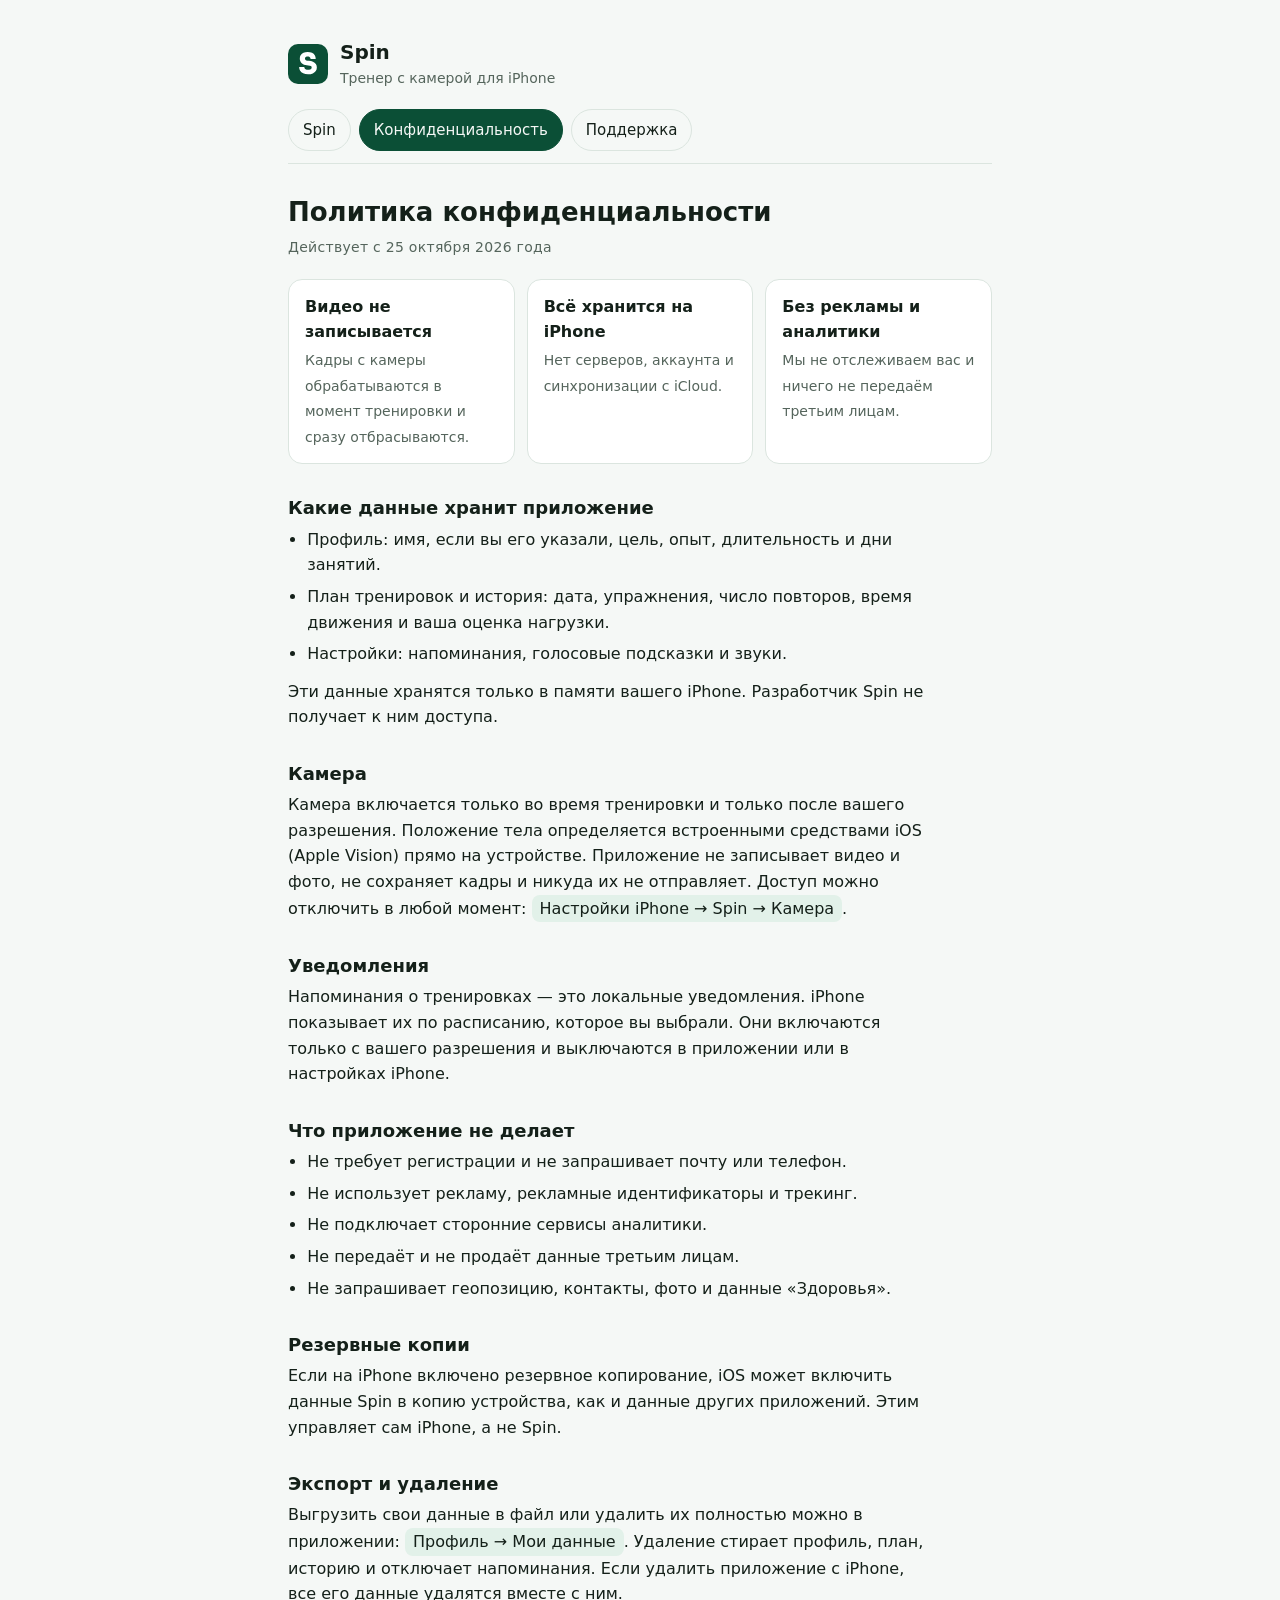
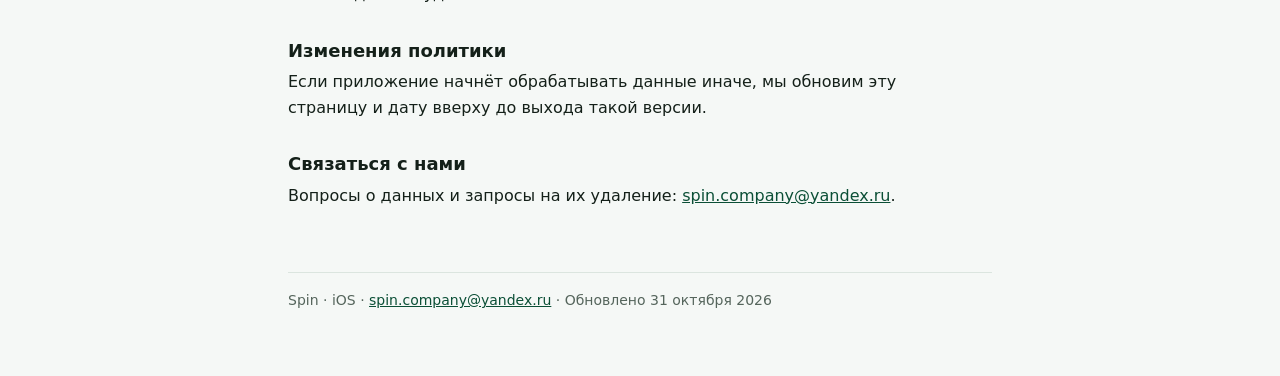
==== privacy/index.html @ b9d9e168 "Publish the Spin site: home, privacy policy and support GitHub Pages serves this repository on spina" ====
<!doctype html>
<html lang="ru">
<head>
<meta charset="utf-8">
<meta name="viewport" content="width=device-width, initial-scale=1, viewport-fit=cover">
<title>Политика конфиденциальности — Spin</title>
<meta name="description" content="Какие данные хранит Spin: всё остаётся на iPhone, видео не записывается.">
<link rel="icon" href="../assets/icon.svg" type="image/svg+xml">
<link rel="stylesheet" href="../assets/site.css">
</head>
<body>
<div class="page">
  <header class="brand">
    <a href="../"><img class="mark" src="../assets/icon.svg" alt="" width="40" height="40">
    <div><b>Spin</b><span>Тренер с камерой для iPhone</span></div></a>
  </header>

  <nav class="tabs" aria-label="Разделы"><a href="../">Spin</a><a href="../privacy/" aria-current="page">Конфиденциальность</a><a href="../support/">Поддержка</a></nav>

  <section id="privacy" aria-labelledby="privacy-title">
    <h2 id="privacy-title">Политика конфиденциальности</h2>
    <p class="meta">Действует с 25 октября 2026 года</p>

    <div class="facts">
      <div class="fact"><b>Видео не записывается</b><span>Кадры с камеры обрабатываются в момент тренировки и сразу отбрасываются.</span></div>
      <div class="fact"><b>Всё хранится на iPhone</b><span>Нет серверов, аккаунта и синхронизации с iCloud.</span></div>
      <div class="fact"><b>Без рекламы и аналитики</b><span>Мы не отслеживаем вас и ничего не передаём третьим лицам.</span></div>
    </div>

    <h3>Какие данные хранит приложение</h3>
    <ul>
      <li>Профиль: имя, если вы его указали, цель, опыт, длительность и дни занятий.</li>
      <li>План тренировок и история: дата, упражнения, число повторов, время движения и ваша оценка нагрузки.</li>
      <li>Настройки: напоминания, голосовые подсказки и звуки.</li>
    </ul>
    <p>Эти данные хранятся только в памяти вашего iPhone. Разработчик Spin не получает к ним доступа.</p>

    <h3>Камера</h3>
    <p>Камера включается только во время тренировки и только после вашего разрешения. Положение тела определяется встроенными средствами iOS (Apple Vision) прямо на устройстве. Приложение не записывает видео и фото, не сохраняет кадры и никуда их не отправляет. Доступ можно отключить в любой момент: <span class="path">Настройки iPhone → Spin → Камера</span>.</p>

    <h3>Уведомления</h3>
    <p>Напоминания о тренировках — это локальные уведомления. iPhone показывает их по расписанию, которое вы выбрали. Они включаются только с вашего разрешения и выключаются в приложении или в настройках iPhone.</p>

    <h3>Что приложение не делает</h3>
    <ul>
      <li>Не требует регистрации и не запрашивает почту или телефон.</li>
      <li>Не использует рекламу, рекламные идентификаторы и трекинг.</li>
      <li>Не подключает сторонние сервисы аналитики.</li>
      <li>Не передаёт и не продаёт данные третьим лицам.</li>
      <li>Не запрашивает геопозицию, контакты, фото и данные «Здоровья».</li>
    </ul>

    <h3>Резервные копии</h3>
    <p>Если на iPhone включено резервное копирование, iOS может включить данные Spin в копию устройства, как и данные других приложений. Этим управляет сам iPhone, а не Spin.</p>

    <h3>Экспорт и удаление</h3>
    <p>Выгрузить свои данные в файл или удалить их полностью можно в приложении: <span class="path">Профиль → Мои данные</span>. Удаление стирает профиль, план, историю и отключает напоминания. Если удалить приложение с iPhone, все его данные удалятся вместе с ним.</p>

    <h3>Изменения политики</h3>
    <p>Если приложение начнёт обрабатывать данные иначе, мы обновим эту страницу и дату вверху до выхода такой версии.</p>

    <h3>Связаться с нами</h3>
    <p>Вопросы о данных и запросы на их удаление: <a href="mailto:spin.company@yandex.ru">spin.company@yandex.ru</a>.</p>
  </section>

  <footer>Spin · iOS · <a href="mailto:spin.company@yandex.ru">spin.company@yandex.ru</a> · Обновлено 31 октября 2026</footer>
</div>
</body>
</html>
---- assets/site.css ----
*, *::before, *::after { box-sizing: border-box; }
html { -webkit-text-size-adjust: 100%; }
body { margin: 0; }

  
  :root {
    --bg: #f5f8f6;
    --surface: #ffffff;
    --ink: #142019;
    --muted: #55655c;
    --line: #dbe5df;
    --accent: #0B4F36;
    --accent-soft: #e2f1e9;
    --font-display: system-ui, -apple-system, "Segoe UI", sans-serif;
    --font-body: system-ui, -apple-system, "Segoe UI", sans-serif;
  }
  @media (prefers-color-scheme: dark) {
    :root:not([data-theme="light"]) {
      --bg: #0f1512; --surface: #17201b; --ink: #e8f0eb; --muted: #9fb0a6;
      --line: #26332c; --accent: #8AD3AB; --accent-soft: #1d3329; color-scheme: dark;
    }
  }
  :root[data-theme="dark"] {
    --bg: #0f1512; --surface: #17201b; --ink: #e8f0eb; --muted: #9fb0a6;
    --line: #26332c; --accent: #8AD3AB; --accent-soft: #1d3329; color-scheme: dark;
  }
  body {
    background: var(--bg); color: var(--ink);
    font: 16px/1.6 var(--font-body);
    padding-left: max(16px, env(safe-area-inset-left, 0px));
    padding-right: max(16px, env(safe-area-inset-right, 0px));
  }
  body::before {
    content: ""; position: fixed; inset: 0 0 auto; height: env(safe-area-inset-top, 0px);
    z-index: 10; background: var(--bg);
  }
  .page { max-width: 44rem; margin: 0 auto; padding-block: 40px 64px; }
  header.brand { display: flex; align-items: center; gap: 12px; margin-bottom: 8px; }
  .mark { width: 40px; height: 40px; border-radius: 10px; display: block; }
  .brand b { font: 700 20px/1.2 var(--font-display); }
  .brand span { display: block; color: var(--muted); font-size: 14px; }
  h1 {
    font: 700 clamp(28px, 6vw, 40px)/1.15 var(--font-display);
    margin: 24px 0 8px; text-wrap: balance;
  }
  .lede { color: var(--muted); margin: 0 0 24px; max-width: 38rem; }
  nav.tabs {
    position: sticky; top: env(safe-area-inset-top, 0px); z-index: 5;
    display: flex; gap: 8px; padding-block: 12px; background: var(--bg);
    border-bottom: 1px solid var(--line); margin-bottom: 32px; flex-wrap: wrap;
  }
  nav.tabs a {
    text-decoration: none; color: var(--ink); padding: 8px 14px; border-radius: 999px;
    border: 1px solid var(--line); font-weight: 500; font-size: 15px;
  }
  nav.tabs a:hover { border-color: var(--accent); }
  nav.tabs a:focus-visible, a:focus-visible, button:focus-visible { outline: 2px solid var(--accent); outline-offset: 2px; }
  section { scroll-margin-top: calc(env(safe-area-inset-top, 0px) + 72px); }
  section + section { margin-top: 56px; }
  h2 { font: 700 26px/1.25 var(--font-display); margin: 0 0 8px; text-wrap: balance; }
  h3 { font: 600 18px/1.35 var(--font-display); margin: 32px 0 6px; text-wrap: balance; }
  p, li { max-width: 40rem; }
  p { margin: 0 0 12px; }
  ul { margin: 0 0 12px; padding-left: 1.2em; }
  li { margin-bottom: 6px; }
  .meta { color: var(--muted); font-size: 14px; letter-spacing: 0.02em; }
  .facts { display: grid; grid-template-columns: repeat(auto-fit, minmax(13rem, 1fr)); gap: 12px; margin: 20px 0 8px; }
  .fact { background: var(--surface); border: 1px solid var(--line); border-radius: 14px; padding: 14px 16px; min-width: 0; }
  .fact b { display: block; font-family: var(--font-display); font-size: 16px; margin-bottom: 2px; }
  .fact span { color: var(--muted); font-size: 14px; }
  .path {
    display: inline-block; background: var(--accent-soft); color: var(--ink);
    border-radius: 8px; padding: 1px 8px; font-weight: 500; white-space: normal; -webkit-box-decoration-break: clone; box-decoration-break: clone;
  }
  details { border-top: 1px solid var(--line); padding-block: 14px; }
  details:last-of-type { border-bottom: 1px solid var(--line); }
  summary { cursor: pointer; font: 600 17px/1.4 var(--font-display); list-style: none; display: flex; justify-content: space-between; gap: 16px; }
  summary::-webkit-details-marker { display: none; }
  summary::after { content: "+"; color: var(--accent); font-weight: 700; }
  details[open] summary::after { content: "−"; }
  details > div { padding-top: 8px; }
  .contact { background: var(--surface); border: 1px solid var(--line); border-radius: 16px; padding: 20px; margin-top: 24px; }
  .contact h3 { margin-top: 0; }
  footer { margin-top: 64px; color: var(--muted); font-size: 14px; border-top: 1px solid var(--line); padding-top: 16px; }
  a { color: var(--accent); }
  @media (prefers-reduced-motion: no-preference) { html { scroll-behavior: smooth; } }

  header.brand a { display: flex; align-items: center; gap: 12px; color: inherit; text-decoration: none; }
  nav.tabs a[aria-current="page"] { background: var(--accent); border-color: var(--accent); color: var(--bg); }
  .hero-actions { display: flex; gap: 12px; flex-wrap: wrap; margin: 8px 0 32px; }
  .badge { display: inline-block; background: var(--accent-soft); color: var(--ink); border-radius: 999px; padding: 4px 12px; font-size: 14px; font-weight: 500; }
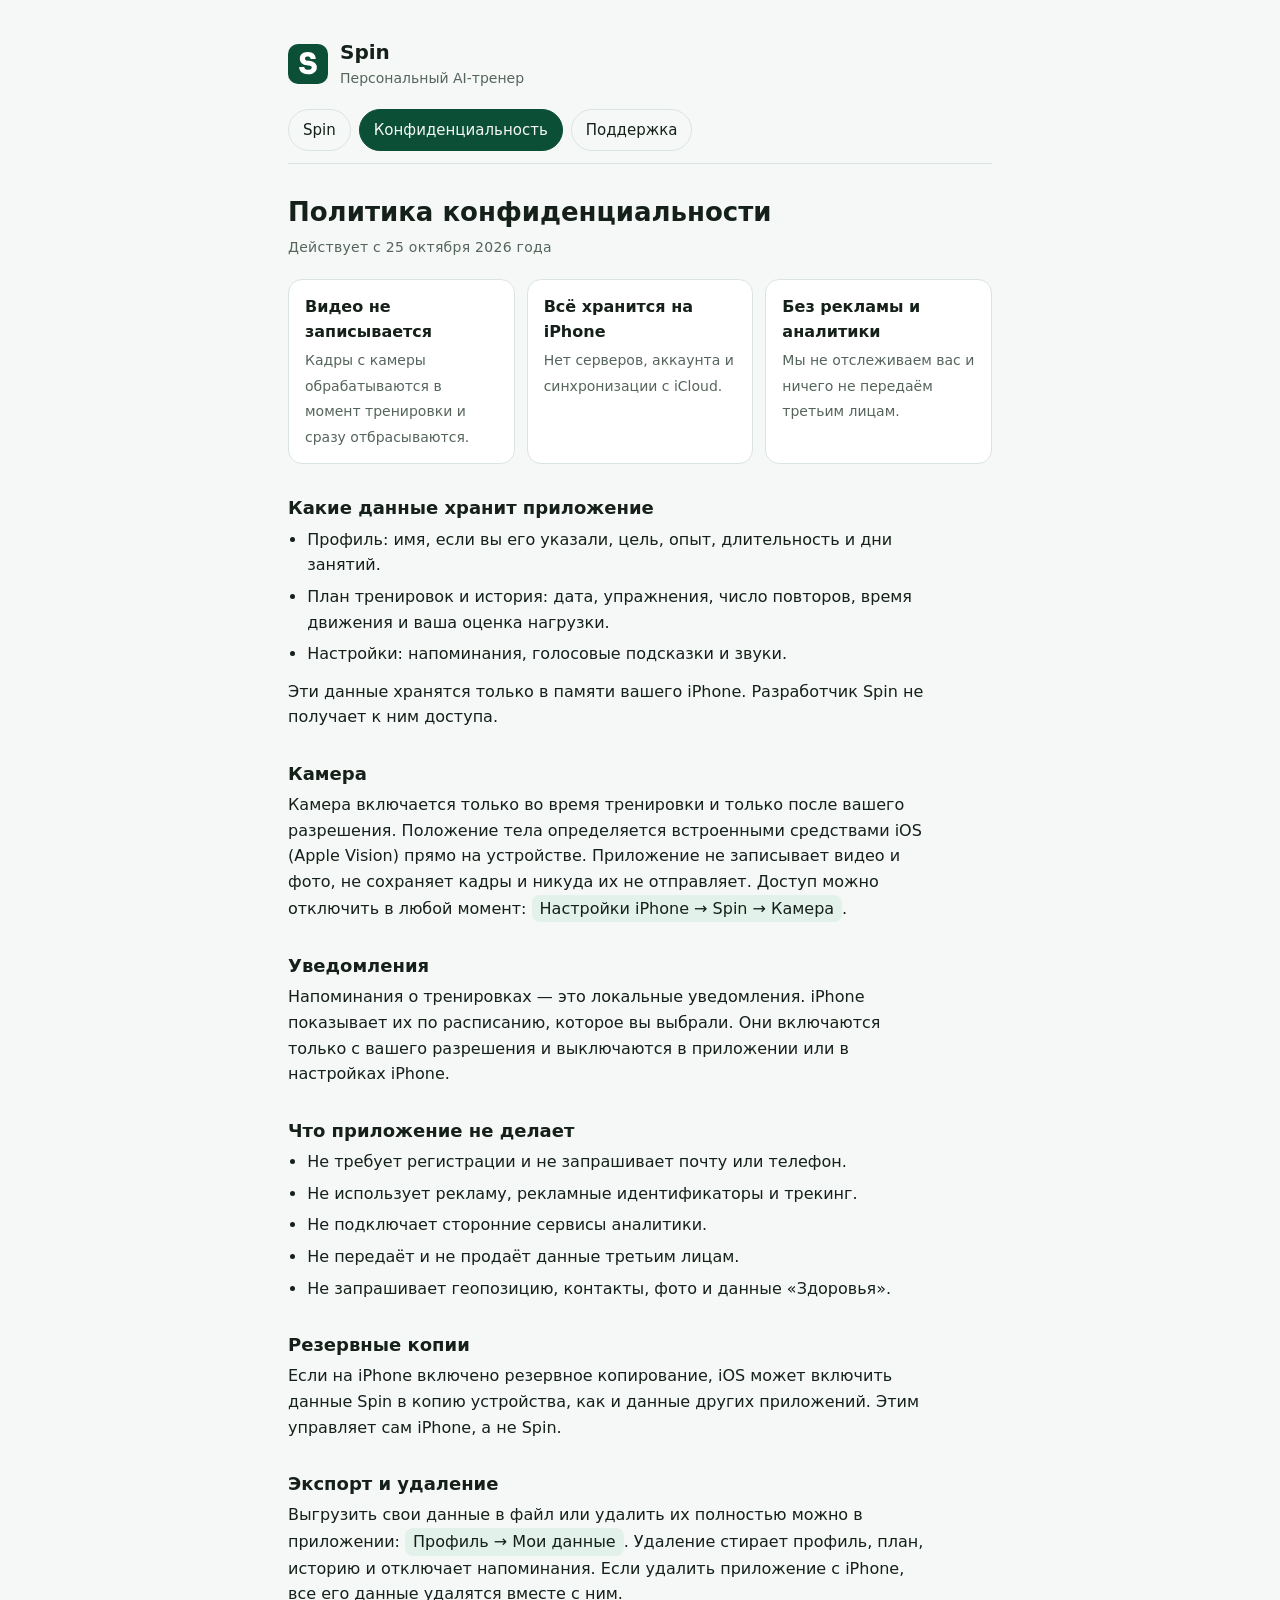
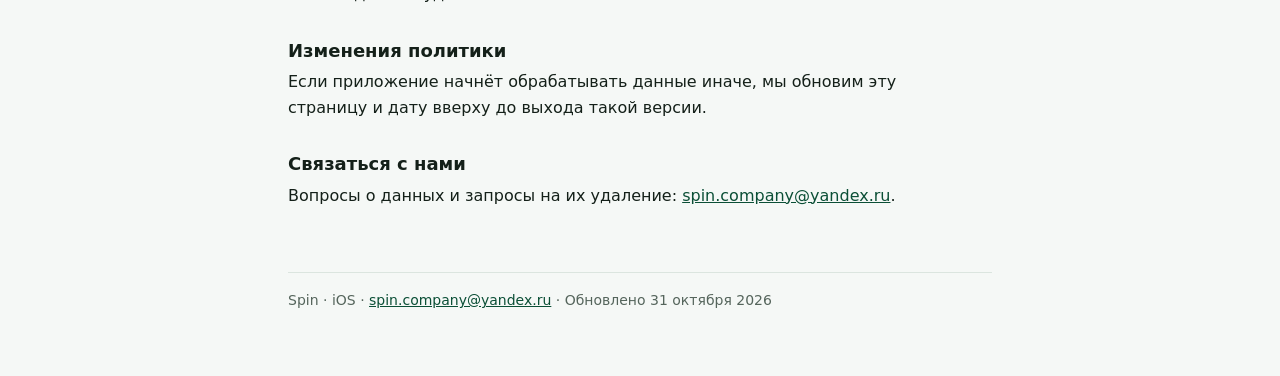
==== commit 01c7bb8e: "Present Spin as a personal AI coach, not a home rep counter Owner direction 2026-10-31: the product " ====
--- a/privacy/index.html
+++ b/privacy/index.html
@@ -12,7 +12,7 @@
 <div class="page">
   <header class="brand">
     <a href="../"><img class="mark" src="../assets/icon.svg" alt="" width="40" height="40">
-    <div><b>Spin</b><span>Тренер с камерой для iPhone</span></div></a>
+    <div><b>Spin</b><span>Персональный AI-тренер</span></div></a>
   </header>
 
   <nav class="tabs" aria-label="Разделы"><a href="../">Spin</a><a href="../privacy/" aria-current="page">Конфиденциальность</a><a href="../support/">Поддержка</a></nav>
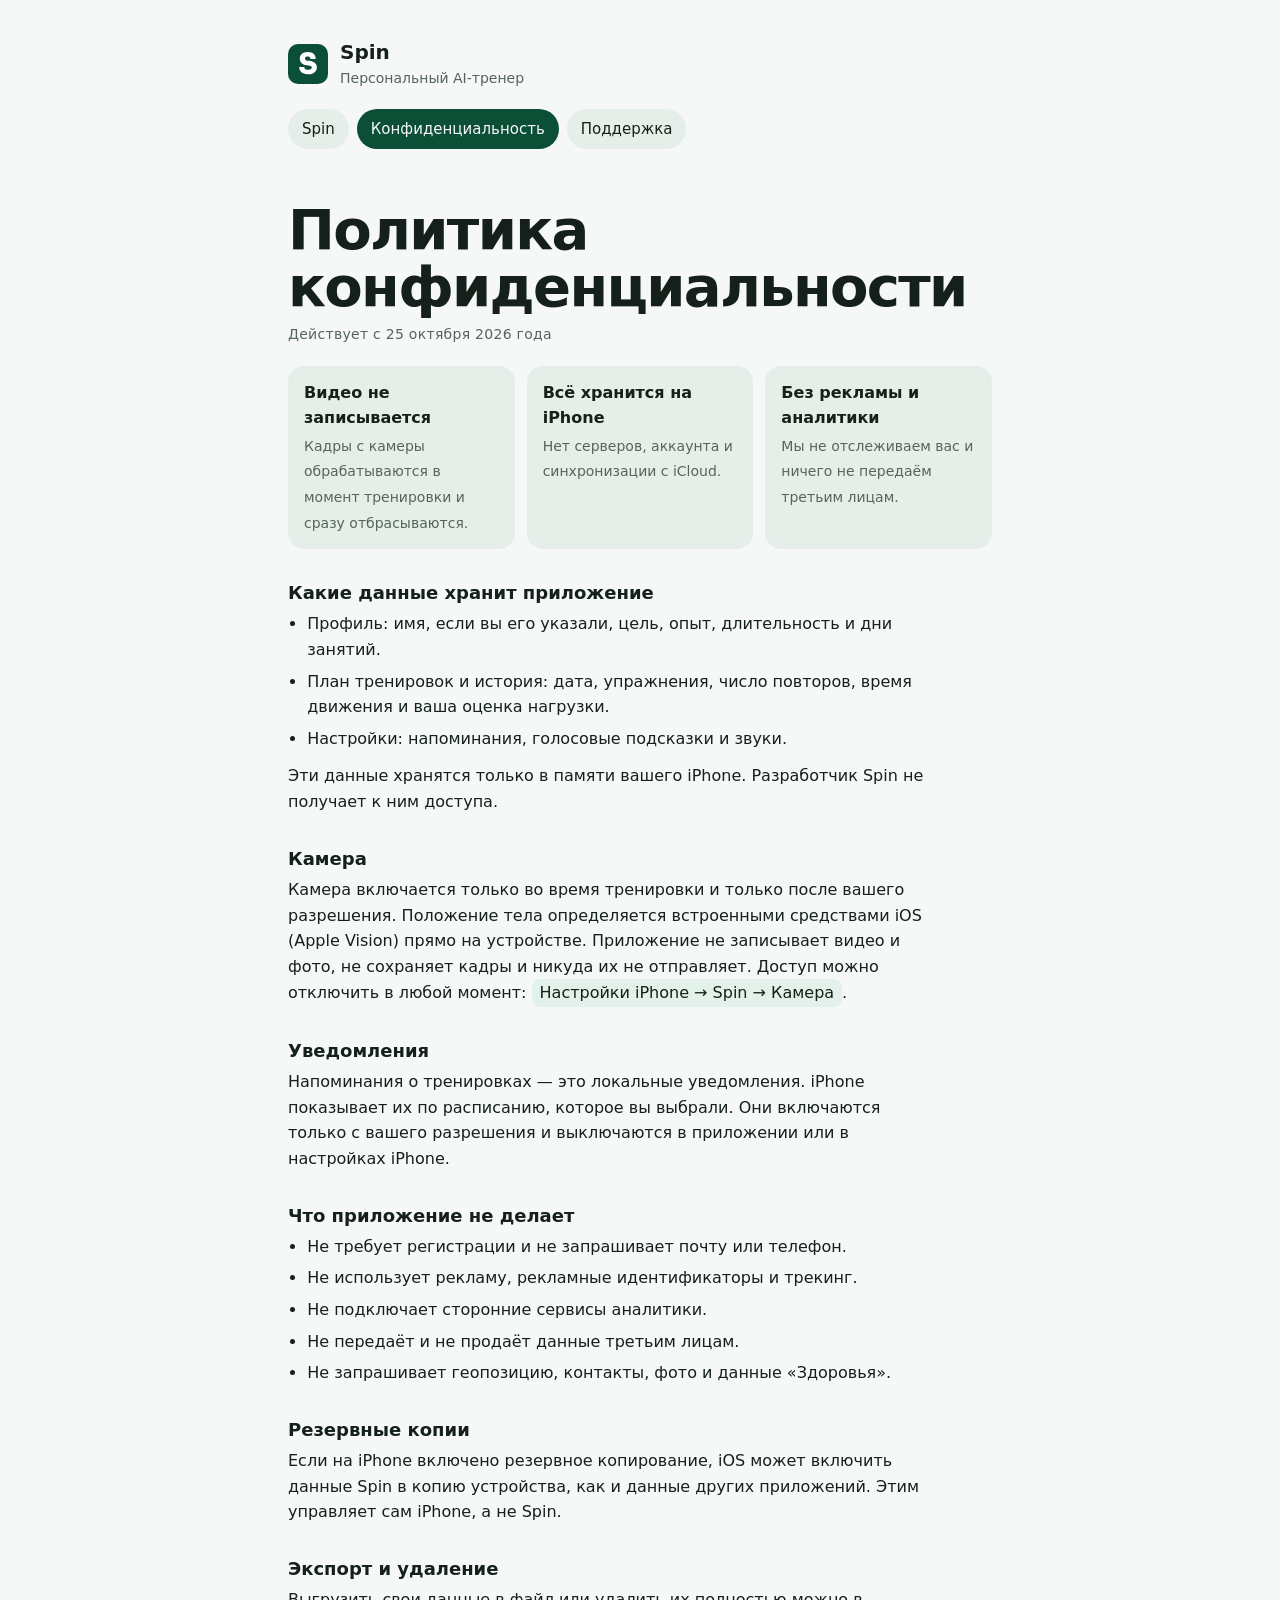
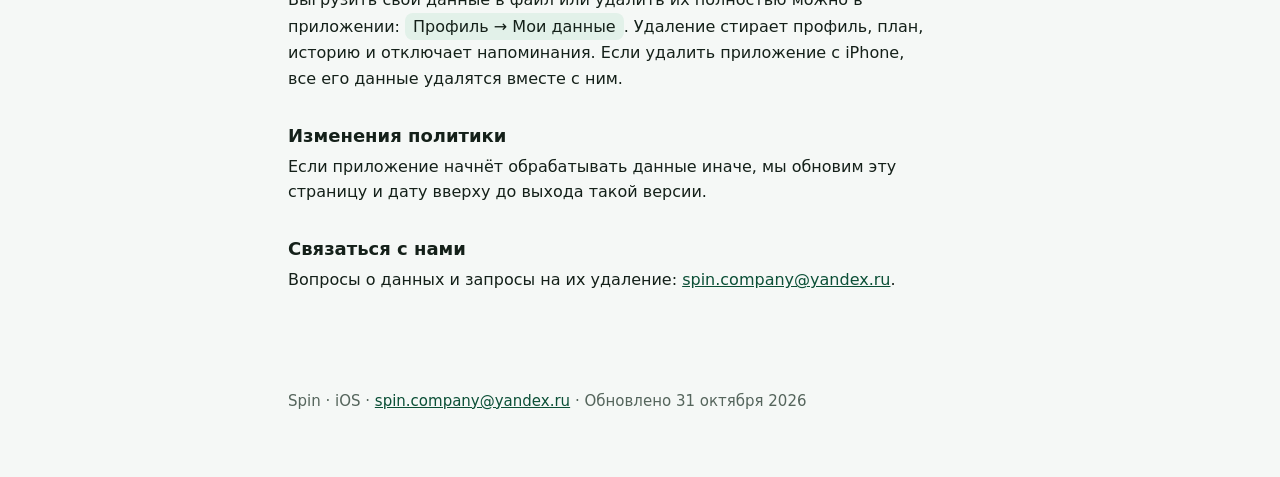
==== commit 31a3a7b3: "Redesign the home page around the working camera screen The first screen now shows Spin doing its jo" ====
--- a/privacy/index.html
+++ b/privacy/index.html
@@ -18,7 +18,7 @@
   <nav class="tabs" aria-label="Разделы"><a href="../">Spin</a><a href="../privacy/" aria-current="page">Конфиденциальность</a><a href="../support/">Поддержка</a></nav>
 
   <section id="privacy" aria-labelledby="privacy-title">
-    <h2 id="privacy-title">Политика конфиденциальности</h2>
+    <h1 id="privacy-title">Политика конфиденциальности</h1>
     <p class="meta">Действует с 25 октября 2026 года</p>
 
     <div class="facts">
--- a/assets/site.css
+++ b/assets/site.css
@@ -5,7 +5,7 @@
   
   :root {
     --bg: #f5f8f6;
-    --surface: #ffffff;
+    --surface: #e6eee9;
     --ink: #142019;
     --muted: #55655c;
     --line: #dbe5df;
@@ -16,12 +16,12 @@
   }
   @media (prefers-color-scheme: dark) {
     :root:not([data-theme="light"]) {
-      --bg: #0f1512; --surface: #17201b; --ink: #e8f0eb; --muted: #9fb0a6;
+      --bg: #0f1512; --surface: #18221d; --ink: #e8f0eb; --muted: #9fb0a6;
       --line: #26332c; --accent: #8AD3AB; --accent-soft: #1d3329; color-scheme: dark;
     }
   }
   :root[data-theme="dark"] {
-    --bg: #0f1512; --surface: #17201b; --ink: #e8f0eb; --muted: #9fb0a6;
+    --bg: #0f1512; --surface: #18221d; --ink: #e8f0eb; --muted: #9fb0a6;
     --line: #26332c; --accent: #8AD3AB; --accent-soft: #1d3329; color-scheme: dark;
   }
   body {
@@ -40,20 +40,22 @@
   .brand b { font: 700 20px/1.2 var(--font-display); }
   .brand span { display: block; color: var(--muted); font-size: 14px; }
   h1 {
-    font: 700 clamp(28px, 6vw, 40px)/1.15 var(--font-display);
+    font: 700 clamp(36px, 6vw, 56px)/1.02 var(--font-display); letter-spacing: -0.03em;
     margin: 24px 0 8px; text-wrap: balance;
   }
   .lede { color: var(--muted); margin: 0 0 24px; max-width: 38rem; }
   nav.tabs {
     position: sticky; top: env(safe-area-inset-top, 0px); z-index: 5;
     display: flex; gap: 8px; padding-block: 12px; background: var(--bg);
-    border-bottom: 1px solid var(--line); margin-bottom: 32px; flex-wrap: wrap;
+    margin-bottom: 40px; flex-wrap: wrap;
   }
   nav.tabs a {
     text-decoration: none; color: var(--ink); padding: 8px 14px; border-radius: 999px;
-    border: 1px solid var(--line); font-weight: 500; font-size: 15px;
+    background: var(--surface); font-weight: 500; font-size: 15px;
+    transition: background-color 180ms ease, color 180ms ease, transform 140ms cubic-bezier(0.22, 1, 0.36, 1);
   }
-  nav.tabs a:hover { border-color: var(--accent); }
+  nav.tabs a:hover { background: color-mix(in srgb, var(--surface) 70%, var(--ink) 8%); }
+  nav.tabs a:active { transform: scale(0.97); }
   nav.tabs a:focus-visible, a:focus-visible, button:focus-visible { outline: 2px solid var(--accent); outline-offset: 2px; }
   section { scroll-margin-top: calc(env(safe-area-inset-top, 0px) + 72px); }
   section + section { margin-top: 56px; }
@@ -65,27 +67,36 @@
   li { margin-bottom: 6px; }
   .meta { color: var(--muted); font-size: 14px; letter-spacing: 0.02em; }
   .facts { display: grid; grid-template-columns: repeat(auto-fit, minmax(13rem, 1fr)); gap: 12px; margin: 20px 0 8px; }
-  .fact { background: var(--surface); border: 1px solid var(--line); border-radius: 14px; padding: 14px 16px; min-width: 0; }
+  .fact { background: var(--surface); border-radius: 16px; padding: 14px 16px; min-width: 0; }
   .fact b { display: block; font-family: var(--font-display); font-size: 16px; margin-bottom: 2px; }
   .fact span { color: var(--muted); font-size: 14px; }
   .path {
     display: inline-block; background: var(--accent-soft); color: var(--ink);
     border-radius: 8px; padding: 1px 8px; font-weight: 500; white-space: normal; -webkit-box-decoration-break: clone; box-decoration-break: clone;
   }
-  details { border-top: 1px solid var(--line); padding-block: 14px; }
-  details:last-of-type { border-bottom: 1px solid var(--line); }
+  details { background: var(--surface); border-radius: 16px; padding: 16px 20px; }
+  details + details { margin-top: 8px; }
   summary { cursor: pointer; font: 600 17px/1.4 var(--font-display); list-style: none; display: flex; justify-content: space-between; gap: 16px; }
   summary::-webkit-details-marker { display: none; }
   summary::after { content: "+"; color: var(--accent); font-weight: 700; }
   details[open] summary::after { content: "−"; }
   details > div { padding-top: 8px; }
-  .contact { background: var(--surface); border: 1px solid var(--line); border-radius: 16px; padding: 20px; margin-top: 24px; }
+  .contact { background: var(--surface); border-radius: 16px; padding: 20px; margin-top: 24px; }
   .contact h3 { margin-top: 0; }
-  footer { margin-top: 64px; color: var(--muted); font-size: 14px; border-top: 1px solid var(--line); padding-top: 16px; }
+  footer { margin-top: 96px; color: var(--muted); font-size: 15px; }
   a { color: var(--accent); }
   @media (prefers-reduced-motion: no-preference) { html { scroll-behavior: smooth; } }
 
   header.brand a { display: flex; align-items: center; gap: 12px; color: inherit; text-decoration: none; }
-  nav.tabs a[aria-current="page"] { background: var(--accent); border-color: var(--accent); color: var(--bg); }
+  nav.tabs a[aria-current="page"] { background: var(--accent); color: var(--bg); }
   .hero-actions { display: flex; gap: 12px; flex-wrap: wrap; margin: 8px 0 32px; }
   .badge { display: inline-block; background: var(--accent-soft); color: var(--ink); border-radius: 999px; padding: 4px 12px; font-size: 14px; font-weight: 500; }
+
+  /* Accordion: the answer opens in place, the sign turns. */
+  summary { min-height: 28px; align-items: center; }
+  summary::after { transition: transform 240ms cubic-bezier(0.22, 1, 0.36, 1); }
+  details[open] summary::after { content: "+"; transform: rotate(45deg); }
+  @media (prefers-reduced-motion: no-preference) {
+    details[open] > div { animation: answer-in 280ms cubic-bezier(0.22, 1, 0.36, 1); }
+    @keyframes answer-in { from { opacity: 0; transform: translateY(-4px); } to { opacity: 1; transform: none; } }
+  }
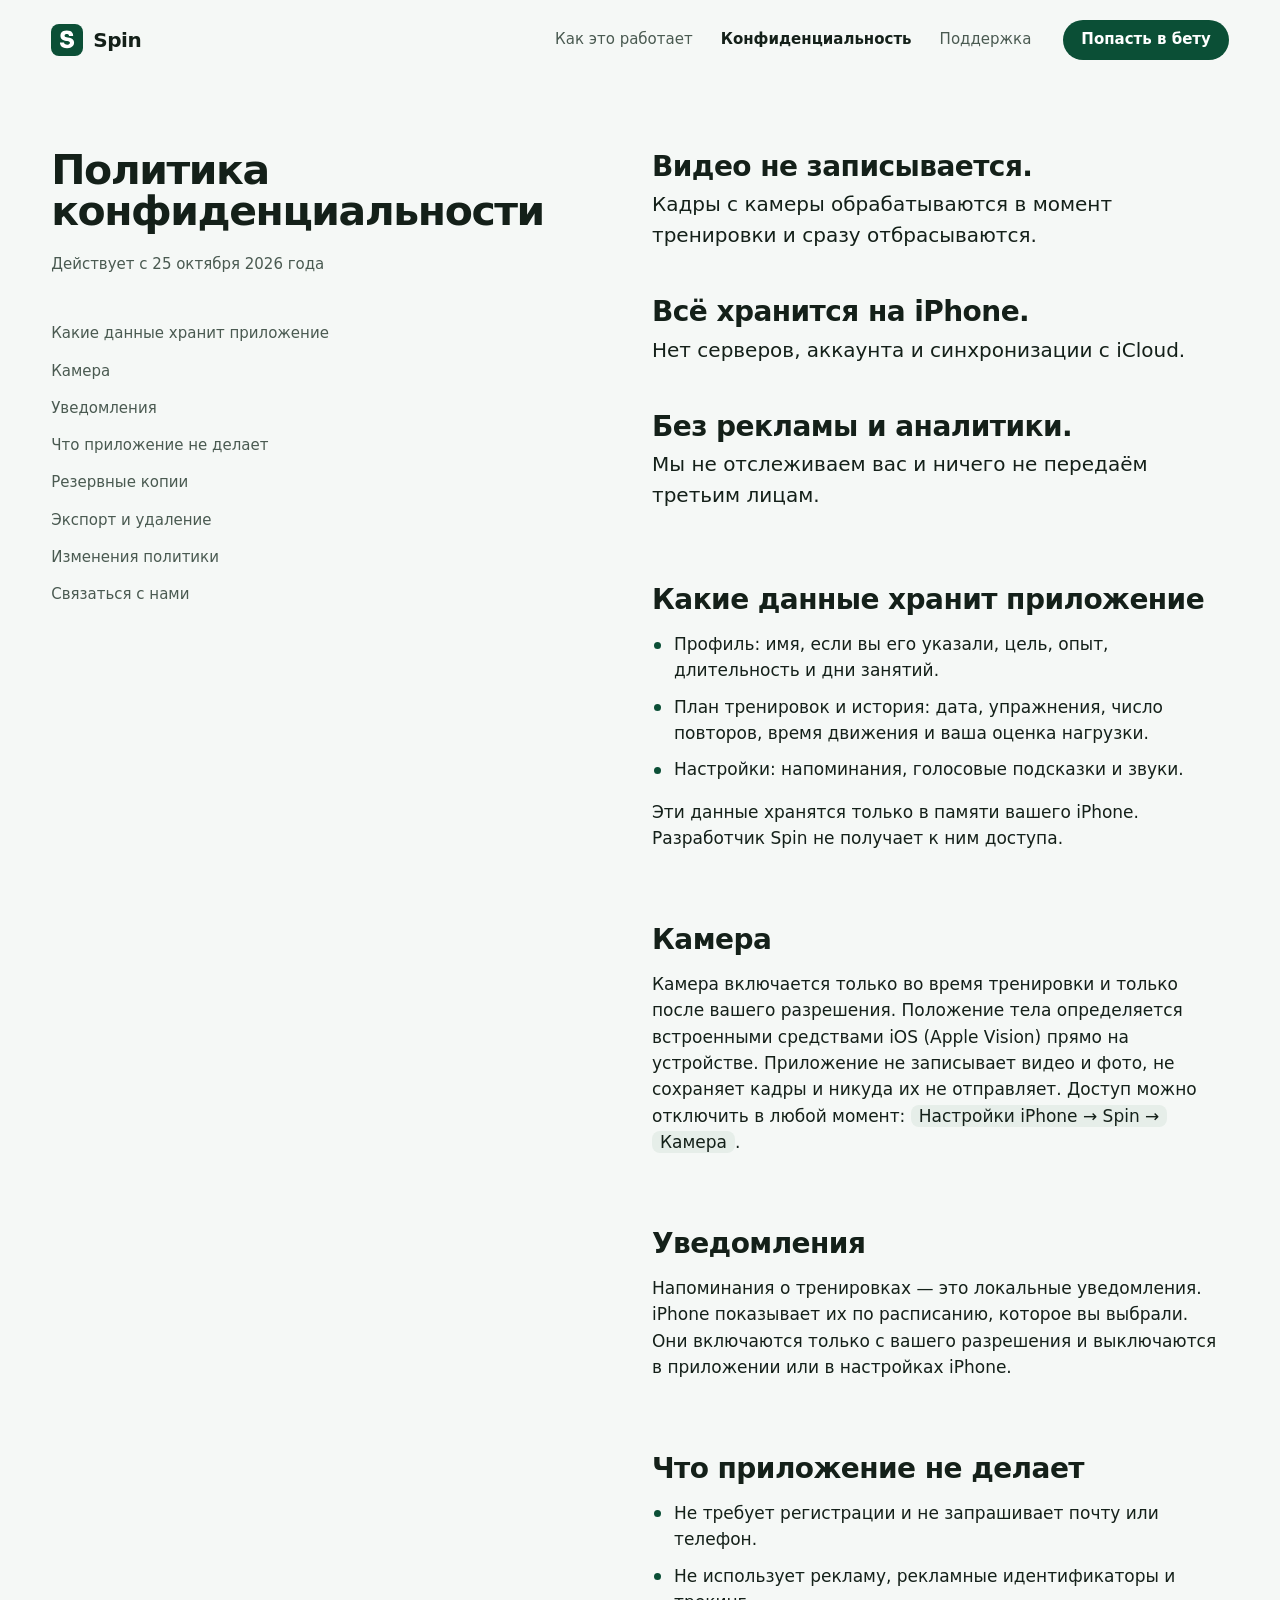
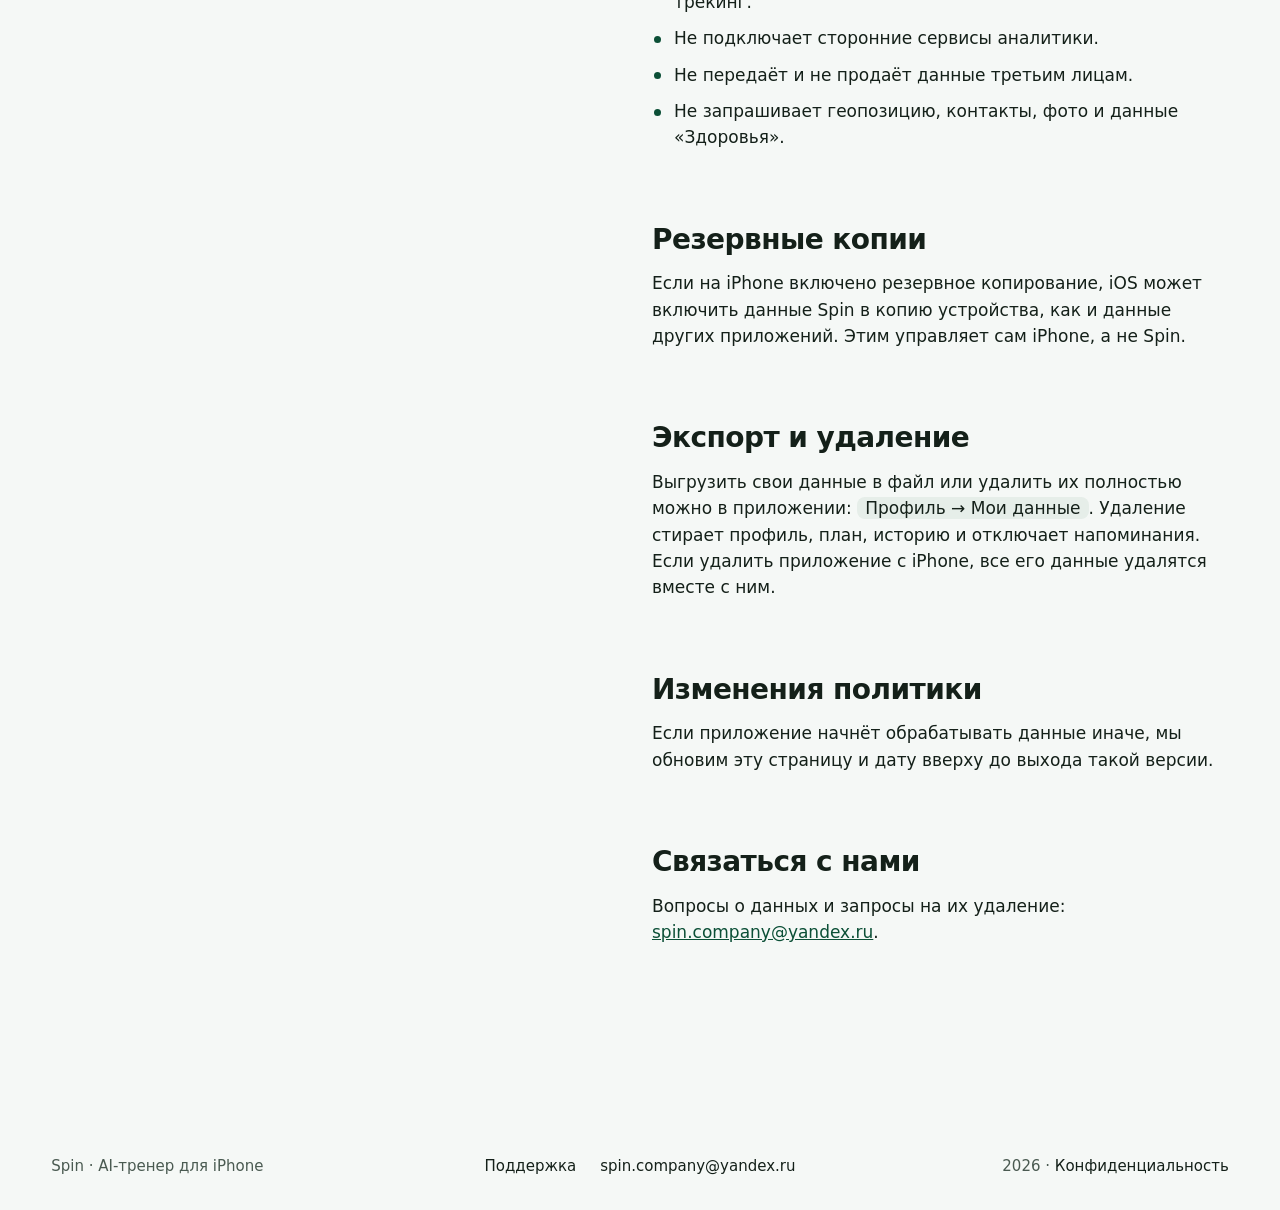
==== commit 974a4198: "Bring privacy, support and 404 onto the home page design The three pages now share the home bar, foo" ====
--- a/privacy/index.html
+++ b/privacy/index.html
@@ -5,29 +5,48 @@
 <meta name="viewport" content="width=device-width, initial-scale=1, viewport-fit=cover">
 <title>Политика конфиденциальности — Spin</title>
 <meta name="description" content="Какие данные хранит Spin: всё остаётся на iPhone, видео не записывается.">
+<meta name="theme-color" content="#f5f8f6" media="(prefers-color-scheme: light)">
+<meta name="theme-color" content="#0f1512" media="(prefers-color-scheme: dark)">
 <link rel="icon" href="../assets/icon.svg" type="image/svg+xml">
-<link rel="stylesheet" href="../assets/site.css">
+<link rel="stylesheet" href="../assets/home.css">
+<link rel="stylesheet" href="../assets/legal.css">
+<script>document.documentElement.classList.add('js')</script>
 </head>
 <body>
-<div class="page">
-  <header class="brand">
-    <a href="../"><img class="mark" src="../assets/icon.svg" alt="" width="40" height="40">
-    <div><b>Spin</b><span>Персональный AI-тренер</span></div></a>
-  </header>
 
-  <nav class="tabs" aria-label="Разделы"><a href="../">Spin</a><a href="../privacy/" aria-current="page">Конфиденциальность</a><a href="../support/">Поддержка</a></nav>
+<header class="bar">
+  <a class="wordmark" href="../"><img src="../assets/icon.svg" alt="" width="32" height="32"><span>Spin</span></a>
+  <nav aria-label="Разделы">
+    <a href="../#how">Как это работает</a>
+    <a href="../privacy/" aria-current="page">Конфиденциальность</a>
+    <a href="../support/">Поддержка</a>
+  </nav>
+  <a class="button button-small" href="../#beta">Попасть в бету</a>
+</header>
 
-  <section id="privacy" aria-labelledby="privacy-title">
-    <h1 id="privacy-title">Политика конфиденциальности</h1>
-    <p class="meta">Действует с 25 октября 2026 года</p>
-
+<main class="doc">
+  <div class="doc-head">
+    <h1 id="privacy-title" class="reveal">Политика конфиденциальности</h1>
+    <p class="doc-meta reveal">Действует с 25 октября 2026 года</p>
+    <nav class="doc-index reveal" aria-label="Разделы политики">
+      <a href="#data">Какие данные хранит приложение</a>
+      <a href="#camera">Камера</a>
+      <a href="#notifications">Уведомления</a>
+      <a href="#never">Что приложение не делает</a>
+      <a href="#backups">Резервные копии</a>
+      <a href="#export">Экспорт и удаление</a>
+      <a href="#changes">Изменения политики</a>
+      <a href="#contact">Связаться с нами</a>
+    </nav>
+  </div>
+  <article class="doc-body" aria-labelledby="privacy-title">
     <div class="facts">
-      <div class="fact"><b>Видео не записывается</b><span>Кадры с камеры обрабатываются в момент тренировки и сразу отбрасываются.</span></div>
-      <div class="fact"><b>Всё хранится на iPhone</b><span>Нет серверов, аккаунта и синхронизации с iCloud.</span></div>
-      <div class="fact"><b>Без рекламы и аналитики</b><span>Мы не отслеживаем вас и ничего не передаём третьим лицам.</span></div>
+      <p class="reveal"><b>Видео не записывается.</b> Кадры с камеры обрабатываются в момент тренировки и сразу отбрасываются.</p>
+      <p class="reveal"><b>Всё хранится на iPhone.</b> Нет серверов, аккаунта и синхронизации с iCloud.</p>
+      <p class="reveal"><b>Без рекламы и аналитики.</b> Мы не отслеживаем вас и ничего не передаём третьим лицам.</p>
     </div>
 
-    <h3>Какие данные хранит приложение</h3>
+    <h2 id="data" class="reveal">Какие данные хранит приложение</h2>
     <ul>
       <li>Профиль: имя, если вы его указали, цель, опыт, длительность и дни занятий.</li>
       <li>План тренировок и история: дата, упражнения, число повторов, время движения и ваша оценка нагрузки.</li>
@@ -35,13 +54,13 @@
     </ul>
     <p>Эти данные хранятся только в памяти вашего iPhone. Разработчик Spin не получает к ним доступа.</p>
 
-    <h3>Камера</h3>
+    <h2 id="camera" class="reveal">Камера</h2>
     <p>Камера включается только во время тренировки и только после вашего разрешения. Положение тела определяется встроенными средствами iOS (Apple Vision) прямо на устройстве. Приложение не записывает видео и фото, не сохраняет кадры и никуда их не отправляет. Доступ можно отключить в любой момент: <span class="path">Настройки iPhone → Spin → Камера</span>.</p>
 
-    <h3>Уведомления</h3>
+    <h2 id="notifications" class="reveal">Уведомления</h2>
     <p>Напоминания о тренировках — это локальные уведомления. iPhone показывает их по расписанию, которое вы выбрали. Они включаются только с вашего разрешения и выключаются в приложении или в настройках iPhone.</p>
 
-    <h3>Что приложение не делает</h3>
+    <h2 id="never" class="reveal">Что приложение не делает</h2>
     <ul>
       <li>Не требует регистрации и не запрашивает почту или телефон.</li>
       <li>Не использует рекламу, рекламные идентификаторы и трекинг.</li>
@@ -50,20 +69,26 @@
       <li>Не запрашивает геопозицию, контакты, фото и данные «Здоровья».</li>
     </ul>
 
-    <h3>Резервные копии</h3>
+    <h2 id="backups" class="reveal">Резервные копии</h2>
     <p>Если на iPhone включено резервное копирование, iOS может включить данные Spin в копию устройства, как и данные других приложений. Этим управляет сам iPhone, а не Spin.</p>
 
-    <h3>Экспорт и удаление</h3>
+    <h2 id="export" class="reveal">Экспорт и удаление</h2>
     <p>Выгрузить свои данные в файл или удалить их полностью можно в приложении: <span class="path">Профиль → Мои данные</span>. Удаление стирает профиль, план, историю и отключает напоминания. Если удалить приложение с iPhone, все его данные удалятся вместе с ним.</p>
 
-    <h3>Изменения политики</h3>
+    <h2 id="changes" class="reveal">Изменения политики</h2>
     <p>Если приложение начнёт обрабатывать данные иначе, мы обновим эту страницу и дату вверху до выхода такой версии.</p>
 
-    <h3>Связаться с нами</h3>
+    <h2 id="contact" class="reveal">Связаться с нами</h2>
     <p>Вопросы о данных и запросы на их удаление: <a href="mailto:spin.company@yandex.ru">spin.company@yandex.ru</a>.</p>
-  </section>
+  </article>
+</main>
 
-  <footer>Spin · iOS · <a href="mailto:spin.company@yandex.ru">spin.company@yandex.ru</a> · Обновлено 31 октября 2026</footer>
-</div>
+<footer class="foot">
+  <span>Spin · AI-тренер для iPhone</span>
+  <span class="foot-links"><a href="../support/">Поддержка</a><a href="mailto:spin.company@yandex.ru">spin.company@yandex.ru</a></span>
+  <span class="foot-end">2026 · <a href="../privacy/">Конфиденциальность</a></span>
+</footer>
+
+<script src="../assets/home.js" defer></script>
 </body>
 </html>
--- a/assets/home.css
+++ b/assets/home.css
@@ -0,0 +1,402 @@
+/* Spin home. Brand palette and the iOS system face, so the page and the app read as one thing.
+   Interface fragments carry data-ui and keep the app's own conventions inside them. */
+
+*, *::before, *::after { box-sizing: border-box; }
+html { -webkit-text-size-adjust: 100%; }
+body, h1, h2, h3, p, ul, dl, dd, figure { margin: 0; }
+ul { padding: 0; list-style: none; }
+img { display: block; max-width: 100%; height: auto; }
+button, input { font: inherit; color: inherit; }
+
+:root {
+  --bg: #f5f8f6;
+  --surface: #e6eee9;
+  --ink: #142019;
+  --muted: #4a5a51;
+  --accent: #0B4F36;
+  --on-accent: #ffffff;
+  --field: #0f1a15;
+  --on-field: #eef4f0;
+  --mint: #8AD3AB;
+
+  --font: system-ui, -apple-system, "SF Pro Text", "Segoe UI", Roboto, sans-serif;
+  --font-display: system-ui, -apple-system, "SF Pro Display", "Segoe UI", Roboto, sans-serif;
+
+  --margin: clamp(16px, 4vw, 56px);
+  --max: 1320px;
+  --gap-section: clamp(120px, 14vw, 200px);
+  --radius: 999px;
+  --inset: max(var(--margin), calc((100vw - var(--max)) / 2 + var(--margin)));
+
+  --ease-out: cubic-bezier(0.22, 1, 0.36, 1);
+  --ease-expo: cubic-bezier(0.16, 1, 0.3, 1);
+  --ease-in-out: cubic-bezier(0.76, 0, 0.24, 1);
+  --t-press: 140ms;
+  --t-hover: 180ms;
+  --t-ui: 240ms;
+  --t-reveal: 800ms;
+  color-scheme: light;
+}
+@media (prefers-color-scheme: dark) {
+  :root:not([data-theme="light"]) {
+    --bg: #0f1512; --surface: #18221d; --ink: #e8f0eb; --muted: #a3b3aa;
+    --accent: #8AD3AB; --on-accent: #0b2a1e; --field: #070b09; --on-field: #e8f0eb;
+    color-scheme: dark;
+  }
+}
+:root[data-theme="dark"] {
+  --bg: #0f1512; --surface: #18221d; --ink: #e8f0eb; --muted: #a3b3aa;
+  --accent: #8AD3AB; --on-accent: #0b2a1e; --field: #070b09; --on-field: #e8f0eb;
+  color-scheme: dark;
+}
+
+body {
+  background: var(--bg); color: var(--ink);
+  font: 17px/1.55 var(--font);
+  -webkit-font-smoothing: antialiased;
+}
+a { color: inherit; }
+:focus-visible { outline: 2px solid var(--accent); outline-offset: 3px; border-radius: 4px; }
+.visually-hidden {
+  position: absolute; width: 1px; height: 1px; overflow: hidden;
+  clip: rect(0 0 0 0); clip-path: inset(50%); white-space: nowrap;
+}
+
+h1, h2, .split-word {
+  font-family: var(--font-display); font-weight: 700;
+  letter-spacing: -0.035em; line-height: 0.98; text-wrap: balance;
+}
+h3 { font: 600 20px/1.3 var(--font-display); letter-spacing: -0.01em; }
+
+/* Controls */
+.button {
+  display: inline-flex; align-items: center; justify-content: center;
+  min-height: 52px; padding: 0 26px; border: 0; border-radius: var(--radius);
+  background: var(--accent); color: var(--on-accent);
+  font-weight: 600; font-size: 17px; text-decoration: none; cursor: pointer;
+  transition: transform var(--t-press) var(--ease-out), background-color var(--t-hover) ease;
+}
+.button:hover { background: color-mix(in srgb, var(--accent) 86%, var(--ink)); }
+.button:active { transform: scale(0.97); }
+.button-small { min-height: 40px; padding: 0 18px; font-size: 15px; }
+.button-wide { width: 100%; }
+.text-link {
+  display: inline-flex; gap: 6px; align-items: center; min-height: 44px;
+  font-weight: 600; text-decoration: none; color: var(--ink);
+}
+.text-link span { transition: transform var(--t-ui) var(--ease-out); }
+.text-link:hover span { transform: translateX(4px); }
+
+/* Top bar: wordmark, three plain links, one action. */
+.bar {
+  max-width: var(--max); margin: 0 auto;
+  padding: max(20px, env(safe-area-inset-top)) var(--margin) 0;
+  display: flex; align-items: center; gap: 32px;
+}
+.wordmark { display: flex; align-items: center; gap: 10px; text-decoration: none; font: 700 20px/1 var(--font-display); letter-spacing: -0.02em; }
+.wordmark img { border-radius: 8px; }
+.bar nav { display: flex; gap: 28px; margin-left: auto; font-size: 15px; }
+.bar nav a { text-decoration: none; color: var(--muted); transition: color var(--t-hover) ease; }
+.bar nav a:hover { color: var(--ink); }
+
+main > section { max-width: var(--max); margin: 0 auto; padding-inline: var(--margin); }
+
+/* Hero */
+.hero {
+  display: grid; grid-template-columns: repeat(12, 1fr); column-gap: 24px;
+  align-items: center; min-height: min(100svh, 980px);
+  padding-block: 48px 32px;
+}
+.hero-copy { grid-column: 1 / span 7; }
+.hero h1 { font-size: clamp(44px, 5.6vw, 84px); }
+.hero-lede { margin-top: 36px; font-size: 20px; max-width: 32rem; }
+.hero-actions { display: flex; flex-wrap: wrap; align-items: center; gap: 12px 28px; margin-top: 36px; }
+.hero-note { margin-top: 28px; color: var(--muted); font-size: 15px; }
+.hero-stage { grid-column: 9 / span 4; justify-self: end; display: grid; justify-items: center; gap: 20px; max-width: 100%; }
+.hero-stage .phone { --w: min(380px, 82vw, calc((100svh - 190px) * 9 / 19)); }
+
+/* The phone screen: a crop of the real camera screen, not a device frame. */
+.phone {
+  --w: min(380px, 82vw);
+  position: relative; width: min(var(--w), 100%); aspect-ratio: 9 / 19;
+  border-radius: calc(var(--w) * 0.13); overflow: hidden; isolation: isolate;
+  background: #1c1f1d; color: #fff;
+  font-family: var(--font); -webkit-font-smoothing: antialiased;
+}
+.phone-photos img {
+  position: absolute; inset: 0; width: 100%; height: 100%; object-fit: cover;
+  opacity: 0; transition: opacity 1.2s var(--ease-in-out);
+}
+.phone-photos img.is-active { opacity: 1; }
+.phone-scrim {
+  position: absolute; inset: 0;
+  background: linear-gradient(rgba(0,0,0,.62), rgba(0,0,0,0) 34%, rgba(0,0,0,0) 54%, rgba(0,0,0,.78)); /* taste-skill-ignore: scrim over the camera photo inside data-ui */
+}
+.phone-ui { position: absolute; inset: 0; display: flex; flex-direction: column; padding: 8% 6.5% 7%; }
+.phone-head { display: flex; justify-content: space-between; gap: 12px; }
+.phone-head b { display: block; font-size: 20px; font-weight: 700; letter-spacing: -0.01em; }
+.phone-head span { font-size: 15px; color: rgba(255,255,255,.78); }
+.phone-icons { display: flex; gap: 18px; padding-top: 4px; }
+.phone-metric { margin-top: 9%; display: grid; justify-items: center; }
+.metric-value {
+  display: block; height: 1em; overflow: hidden;
+  font: 700 clamp(64px, 20vw, 88px)/1 ui-rounded, "SF Pro Rounded", var(--font);
+  font-variant-numeric: tabular-nums; letter-spacing: -0.02em;
+}
+.digits { display: block; }
+.metric-unit { font-size: 15px; margin-top: 2px; }
+.phone-foot { margin-top: auto; display: grid; gap: 12px; }
+.cue {
+  display: grid; gap: 6px; padding: 16px 18px; border-radius: 20px;
+  background: rgba(0,0,0,.82); color: #fff;
+}
+.cue b { font-size: 17px; font-weight: 700; line-height: 1.25; }
+.cue span { font-size: 15px; line-height: 1.35; color: rgba(255,255,255,.8); }
+.phone-button {
+  display: grid; place-items: center; min-height: 50px; border-radius: 999px;
+  background: #0B4F36; color: #fff; font-weight: 600; font-size: 16px;
+}
+
+/* The live thing: pick the exercise the screen shows. */
+.switch { display: inline-flex; padding: 4px; border-radius: 999px; background: var(--surface); }
+.switch button {
+  border: 0; background: transparent; min-height: 40px; padding: 0 16px; border-radius: 999px;
+  font-size: 15px; font-weight: 500; color: var(--muted); cursor: pointer;
+  transition: background-color var(--t-ui) var(--ease-out), color var(--t-hover) ease, transform var(--t-press) var(--ease-out);
+}
+.switch button:hover { color: var(--ink); }
+.switch button:active { transform: scale(0.96); }
+.switch button[aria-pressed="true"] { background: var(--bg); color: var(--ink); font-weight: 600; }
+
+/* Showcase: what the camera sees, and what Spin keeps. */
+main > section.split {
+  max-width: none; padding: 0; margin-top: clamp(72px, 8vw, 120px);
+  display: grid; grid-template-columns: 1fr 1fr; min-height: 90svh;
+}
+.split-in, .split-out {
+  position: relative; display: flex; flex-direction: column; justify-content: space-between;
+  gap: 48px; padding: clamp(40px, 6vw, 88px) var(--inset) 32px;
+}
+.split-in { background: var(--field); color: var(--on-field); align-items: flex-start; }
+.split-out { background: var(--surface); }
+.split-photo { width: min(300px, 70%); aspect-ratio: 3 / 4; overflow: hidden; border-radius: 24px; }
+.split-photo img { width: 100%; height: 100%; object-fit: cover; object-position: 50% 72%; }
+.split-word { font-size: clamp(40px, 4.4vw, 64px); max-width: 9ch; }
+.split-out .split-word { order: 2; align-self: flex-end; text-align: right; }
+
+.result {
+  order: 1; align-self: flex-start; width: min(460px, 100%);
+  background: var(--bg); color: var(--ink); border-radius: 28px; padding: 28px;
+  font-size: 15px;
+}
+.result-head { display: flex; justify-content: space-between; color: var(--accent); }
+.result-head img { border-radius: 7px; }
+.result-title { margin-top: 16px; font: 700 28px/1.15 var(--font-display); letter-spacing: -0.02em; }
+.result-sub { color: var(--muted); }
+.result-stats { display: flex; gap: 32px; margin-top: 20px; }
+.result-stats div { display: flex; flex-direction: column-reverse; }
+.result-stats dd { font: 700 28px/1.1 var(--font-display); font-variant-numeric: tabular-nums; }
+.result-stats dt { color: var(--muted); font-size: 15px; }
+.result-rows { margin-top: 20px; }
+.result-rows li { display: grid; padding: 12px 0; border-top: 1px solid color-mix(in srgb, var(--ink) 12%, transparent); } /* taste-skill-ignore: app row separator inside data-ui */
+.result-rows b { font-weight: 600; font-size: 16px; }
+.result-rows span { color: var(--muted); }
+.result-note { margin-top: 12px; color: var(--muted); font-size: 15px; }
+
+/* Features: a small true fragment beside each claim. */
+.features { margin-top: var(--gap-section); padding-left: max(var(--margin), 12vw) !important; }
+.features h2 { font-size: clamp(40px, 4.4vw, 64px); margin-bottom: 72px; }
+.feature { display: grid; grid-template-columns: minmax(0, 400px) minmax(0, 340px); gap: 32px; align-items: start; }
+.feature + .feature { margin-top: 112px; }
+.feature-text p { margin-top: 10px; }
+.panel { border-radius: 20px; background: var(--surface); padding: 20px; min-height: 140px; display: grid; align-content: center; }
+.panel-dark { background: var(--field); color: #fff; }
+.panel-tall { min-height: 220px; }
+.cue-static { background: rgba(255,255,255,.08); }
+.mini-metric { display: grid; justify-items: center; }
+.mini-metric span { font: 700 88px/1 ui-rounded, "SF Pro Rounded", var(--font); letter-spacing: -0.02em; }
+.mini-metric small { font-size: 15px; color: rgba(255,255,255,.8); }
+.mini-note { margin-top: 18px; justify-self: center; font-size: 15px; padding: 6px 14px; border-radius: 999px; background: #0B4F36; color: #fff; font-weight: 600; }
+.list li {
+  display: flex; justify-content: space-between; align-items: baseline; gap: 16px;
+  padding: 11px 4px; font-size: 16px;
+}
+.list li + li { border-top: 1px solid color-mix(in srgb, var(--ink) 10%, transparent); } /* taste-skill-ignore: app row separator inside data-ui */
+.list small { color: var(--muted); font-size: 15px; }
+.rest { display: grid; justify-items: start; gap: 2px; padding: 4px; }
+.rest b { font: 700 20px/1.2 var(--font-display); }
+.rest-time {
+  font: 700 64px/1 ui-rounded, "SF Pro Rounded", var(--font); font-variant-numeric: tabular-nums;
+  color: var(--accent); margin: 6px 0;
+}
+.rest small { color: var(--muted); font-size: 15px; }
+
+/* How it works: the phone holds still while three steps change it. */
+.how {
+  margin-top: var(--gap-section);
+  display: grid; grid-template-columns: repeat(12, 1fr); column-gap: 24px;
+}
+.how-steps { grid-column: 1 / span 6; }
+.how h2 { font-size: clamp(40px, 4.4vw, 64px); }
+.step { min-height: 52svh; display: flex; flex-direction: column; justify-content: center; max-width: 30rem; }
+.step:first-of-type { min-height: 44svh; }
+.step:last-child { min-height: 40svh; }
+.step h3 { font: 700 28px/1.15 var(--font-display); letter-spacing: -0.02em; color: var(--muted); transition: color var(--t-ui) ease; }
+.step p { margin-top: 12px; color: var(--muted); }
+.step.is-active h3 { color: var(--ink); }
+.step.is-active p { color: var(--ink); }
+.how-stage { grid-column: 8 / span 5; }
+.how-stage .phone { position: sticky; top: 12svh; margin-inline: auto; --w: min(340px, 80vw); }
+.how-guide {
+  position: absolute; left: 50%; top: 24%; width: 34%; height: 42%; translate: -50% 0;
+  border: 2px dashed rgba(255,255,255,.8); border-radius: 999px;
+  transition: opacity var(--t-ui) ease, border-color var(--t-ui) ease, scale var(--t-ui) var(--ease-out);
+}
+.phone[data-state="1"] .how-guide { border-style: solid; border-color: var(--mint); scale: 1.02; }
+.phone[data-state="2"] .how-guide { opacity: 0; }
+.how-live { opacity: 0; transition: opacity var(--t-ui) ease; }
+.phone[data-state="2"] .how-live { opacity: 1; }
+.how-cue { grid-area: 1 / 1; opacity: 0; transition: opacity var(--t-ui) ease; }
+.phone-foot { grid-template-areas: "cue" "btn"; }
+.phone[data-state="0"] .how-cue[data-for="0"],
+.phone[data-state="1"] .how-cue[data-for="1"],
+.phone[data-state="2"] .how-cue[data-for="2"] { opacity: 1; }
+.how-stage .phone-button { transition: opacity var(--t-ui) ease; }
+.phone[data-state="0"] .phone-button { opacity: .45; }
+.phone[data-state="2"] .phone-button { opacity: 0; }
+
+/* Privacy */
+.private { margin-top: var(--gap-section); display: grid; grid-template-columns: repeat(12, 1fr); column-gap: 24px; row-gap: 40px; }
+.private h2 { grid-column: 1 / span 6; font-size: clamp(40px, 4.4vw, 64px); }
+.private-list { grid-column: 7 / span 6; display: grid; gap: 36px; font-size: 20px; }
+.private-list b { display: block; font: 700 28px/1.2 var(--font-display); letter-spacing: -0.015em; margin-bottom: 6px; }
+.private > p { grid-column: 7 / span 6; }
+
+/* Beta: the request, already open. */
+main > section.beta {
+  max-width: none; margin-top: clamp(96px, 10vw, 150px);
+  background: var(--accent); color: var(--on-accent);
+  display: grid; grid-template-columns: repeat(12, 1fr); column-gap: 24px;
+  min-height: 86svh; padding: clamp(56px, 8vw, 112px) var(--inset);
+  align-items: center;
+}
+.beta-copy { grid-column: 1 / span 6; align-self: end; }
+.beta h2 { font-size: clamp(44px, 6vw, 92px); line-height: 0.95; max-width: 8ch; }
+.beta-copy p { margin-top: 28px; font-size: 20px; max-width: 26rem; }
+.sheet {
+  grid-column: 8 / span 4; width: 100%; max-width: 440px; justify-self: end;
+  background: var(--bg); color: var(--ink); border-radius: 28px; padding: 28px;
+  display: grid; gap: 10px;
+  box-shadow: 0 30px 60px -20px rgba(0,0,0,.35); /* taste-skill-ignore: dialog floats over the field */
+}
+.sheet-title { font: 700 28px/1.2 var(--font-display); letter-spacing: -0.02em; margin-bottom: 8px; }
+.sheet label[for], .sheet-label { font-size: 15px; color: var(--muted); }
+.sheet input[type="text"] {
+  min-height: 50px; padding: 0 16px; border-radius: 14px; font-size: 17px;
+  border: 1px solid color-mix(in srgb, var(--ink) 16%, transparent); background: var(--surface);
+  transition: border-color var(--t-hover) ease;
+}
+.sheet input[type="text"]:focus { outline: none; border-color: var(--accent); }
+.sheet-label { margin-top: 8px; }
+.segmented { display: grid; grid-template-columns: 1fr 1fr; padding: 4px; border-radius: 14px; background: var(--surface); margin-bottom: 14px; }
+.segmented label { position: relative; cursor: pointer; }
+.segmented input { position: absolute; opacity: 0; inset: 0; }
+.segmented span {
+  display: grid; place-items: center; min-height: 44px; border-radius: 10px; padding: 0 8px; text-align: center;
+  font-size: 15px; font-weight: 500; color: var(--muted);
+  transition: background-color var(--t-ui) var(--ease-out), color var(--t-hover) ease;
+}
+.segmented input:checked + span { background: var(--bg); color: var(--ink); font-weight: 600; }
+.segmented input:focus-visible + span { outline: 2px solid var(--accent); outline-offset: 1px; }
+.sheet .button { background: #0B4F36; color: #fff; }
+
+/* Footer: one quiet line. */
+.foot {
+  max-width: var(--max); margin: 0 auto; padding: 56px var(--margin) max(32px, env(safe-area-inset-bottom));
+  display: grid; grid-template-columns: 1fr auto 1fr; gap: 24px; align-items: baseline;
+  font-size: 15px; color: var(--muted);
+}
+.foot a { color: var(--ink); text-decoration: none; }
+.foot a:hover { text-decoration: underline; }
+.foot-links { display: flex; gap: 24px; }
+.foot-end { text-align: right; }
+
+/* Entrances: only when script runs, so nothing stays hidden without it. */
+.js .reveal { opacity: 0; transform: translateY(24px); }
+.js .reveal.is-in {
+  opacity: 1; transform: none;
+  transition: opacity var(--t-reveal) var(--ease-expo), transform var(--t-reveal) var(--ease-expo);
+  transition-delay: var(--delay, 0ms);
+}
+
+/* The rep tick: the old number leaves upward, the new one rises in. */
+.digits.is-out { transform: translateY(-40%); opacity: 0; transition: transform 160ms var(--ease-out), opacity 120ms ease; }
+.digits.is-in { animation: digit-in 260ms var(--ease-out); }
+@keyframes digit-in { from { transform: translateY(45%); opacity: 0; } to { transform: none; opacity: 1; } }
+.cue.is-swap { animation: cue-swap 320ms var(--ease-out); }
+@keyframes cue-swap { from { opacity: 0; transform: translateY(6px); } to { opacity: 1; transform: none; } }
+
+@media (prefers-reduced-motion: reduce) {
+  .js .reveal { opacity: 1; transform: none; }
+  .js .reveal.is-in { transition: opacity 200ms ease; }
+  .digits.is-out, .digits.is-in, .cue.is-swap { animation: none; transition: none; transform: none; opacity: 1; }
+  .phone-photos img { transition: opacity 200ms ease; }
+  .button:active, .switch button:active { transform: none; }
+}
+
+/* Tablet */
+@media (max-width: 1024px) {
+  .hero-copy { grid-column: 1 / span 7; }
+  .hero-stage { grid-column: 9 / span 4; }
+  .hero h1 { font-size: clamp(44px, 7vw, 72px); }
+  .sheet { grid-column: 7 / span 6; }
+  .hero-stage { grid-column: 8 / span 5; justify-self: stretch; }
+  .private { display: block; }
+  .private h2 { margin-bottom: 40px; }
+  .private > p { margin-top: 32px; }
+}
+
+/* Phone */
+@media (max-width: 760px) {
+  body { font-size: 16px; }
+  .bar { gap: 16px; }
+  .bar nav { display: none; }
+  .bar .button-small { margin-left: auto; }
+  .hero { display: block; min-height: 0; padding-block: 48px 0; }
+  .hero h1 { font-size: clamp(40px, 11.5vw, 56px); }
+  .hero-lede { margin-top: 24px; }
+  .hero-stage { margin-top: 56px; }
+  main > section.split { grid-template-columns: 1fr; min-height: 0; }
+  .split-in, .split-out { min-height: 62svh; padding: 40px var(--margin); }
+  .split-word { font-size: 40px; }
+  .split-in .split-word { order: 2; }
+  .split-out .split-word { order: 0; align-self: flex-start; text-align: left; }
+  .features { padding-left: var(--margin) !important; }
+  .features h2 { margin-bottom: 48px; }
+  .feature { grid-template-columns: 1fr; gap: 16px; }
+  .feature + .feature { margin-top: 64px; }
+  .how { display: flex; flex-direction: column; }
+  .how-steps { display: contents; }
+  .how h2 { order: 0; margin-bottom: 24px; }
+  .how-stage { order: 1; margin-bottom: 24px; }
+  .how-stage .phone { position: relative; top: auto; --w: min(260px, 66vw); }
+  .step { order: 2; min-height: 0; padding-block: 28px; }
+  .step:first-of-type { min-height: 0; }
+  .step:last-child { min-height: 0; }
+  .step h3, .step p { color: var(--ink); }
+  .step h3 { font-size: 24px; }
+  .private { display: block; }
+  .private h2 { margin-bottom: 40px; }
+  .private-list { font-size: 17px; }
+  .private h2 { font-size: 34px; }
+  .private-list b { font-size: 20px; }
+  .hero-stage { justify-self: center; }
+  .hero-stage .phone { --w: min(340px, 86vw); }
+  .private > p { margin-top: 32px; }
+  main > section.beta { display: flex; flex-direction: column; align-items: stretch; gap: 48px; min-height: 84svh; }
+  .beta-copy { align-self: auto; }
+  .beta h2 { font-size: 48px; }
+  .sheet { max-width: none; padding: 22px; }
+  .foot { grid-template-columns: 1fr; gap: 8px; padding-top: 20svh; }
+  .foot-end { text-align: left; }
+}
--- a/assets/legal.css
+++ b/assets/legal.css
@@ -0,0 +1,98 @@
+/* Privacy, support and 404: home.css supplies the tokens, bar, buttons and footer.
+   Here: a sticky title column on the left, the reading column on the right. */
+
+.bar nav a[aria-current="page"] { color: var(--ink); font-weight: 600; }
+
+.doc {
+  max-width: var(--max); margin: 0 auto; padding: clamp(56px, 7vw, 104px) var(--margin) 0;
+  display: grid; grid-template-columns: repeat(12, 1fr); column-gap: 24px;
+}
+.doc-head { grid-column: 1 / span 5; align-self: start; position: sticky; top: 32px; }
+.doc-head h1 { font-size: clamp(36px, 3.2vw, 46px); line-height: 1.02; }
+.doc-meta { margin-top: 20px; color: var(--muted); font-size: 15px; }
+.doc-lede { margin-top: 20px; font-size: 20px; max-width: 22rem; }
+.doc-index { margin-top: 40px; display: grid; gap: 2px; font-size: 15px; }
+.doc-index a {
+  display: block; padding: 6px 0; color: var(--muted); text-decoration: none;
+  transition: color var(--t-hover) ease, transform var(--t-ui) var(--ease-out);
+}
+.doc-index a:hover { color: var(--ink); transform: translateX(4px); }
+
+.doc-body { grid-column: 7 / span 6; max-width: 44rem; }
+.doc-body h2 {
+  font: 700 28px/1.2 var(--font-display); letter-spacing: -0.02em;
+  margin: 72px 0 14px; scroll-margin-top: 32px;
+}
+.doc-body p + p { margin-top: 12px; }
+.doc-body ul { display: grid; gap: 10px; margin-top: 4px; }
+.doc-body ul + p { margin-top: 16px; }
+.doc-body li { position: relative; padding-left: 22px; }
+.doc-body li::before {
+  content: ""; position: absolute; left: 2px; top: 0.62em;
+  width: 7px; height: 7px; border-radius: 50%; background: var(--accent);
+}
+.doc-body a { color: var(--accent); }
+.path {
+  display: inline; padding: 1px 8px; border-radius: 8px;
+  background: var(--surface); font-weight: 500; white-space: normal;
+  -webkit-box-decoration-break: clone; box-decoration-break: clone;
+}
+
+/* Privacy: the three facts first, as statements. */
+.facts { display: grid; gap: 32px; }
+.facts p { font-size: 20px; }
+.facts b { display: block; font: 700 28px/1.2 var(--font-display); letter-spacing: -0.02em; margin-bottom: 6px; }
+
+/* Support: answers open in place on filled rows. */
+.faq { display: grid; gap: 8px; }
+.faq details { background: var(--surface); border-radius: 20px; }
+.faq summary {
+  list-style: none; cursor: pointer; display: flex; justify-content: space-between; align-items: center; gap: 16px;
+  min-height: 64px; padding: 16px 24px; font: 600 20px/1.3 var(--font-display); letter-spacing: -0.01em;
+  border-radius: 20px; transition: background-color var(--t-hover) ease;
+}
+.faq summary::-webkit-details-marker { display: none; }
+.faq summary:hover { background: color-mix(in srgb, var(--surface) 88%, var(--ink)); }
+.faq summary::after {
+  content: "+"; flex: none; font-size: 26px; font-weight: 400; line-height: 1; color: var(--accent);
+  transition: transform var(--t-ui) var(--ease-out);
+}
+.faq details[open] summary::after { transform: rotate(45deg); }
+.faq details > div { padding: 0 24px 22px; }
+@media (prefers-reduced-motion: no-preference) {
+  .faq details[open] > div { animation: answer-in 280ms var(--ease-out); }
+}
+@keyframes answer-in { from { opacity: 0; transform: translateY(-6px); } to { opacity: 1; transform: none; } }
+
+.contact { margin-top: 72px; background: var(--field); color: var(--on-field); border-radius: 28px; padding: clamp(28px, 4vw, 48px); }
+.contact h2 { margin: 0 0 12px; }
+.contact p { max-width: 36rem; }
+.contact .path { background: rgba(255,255,255,.12); }
+.contact a:not(.button) { color: var(--mint); }
+.contact .button { margin-top: 24px; background: var(--mint); color: #0b2a1e; }
+
+/* 404 */
+.lost { max-width: var(--max); margin: 0 auto; padding: clamp(96px, 16vw, 200px) var(--margin) 0; }
+.lost h1 { font-size: clamp(44px, 6vw, 92px); max-width: 10ch; }
+.lost p { margin-top: 24px; font-size: 20px; }
+.lost .button { margin-top: 32px; }
+
+.doc + .foot, .lost + .foot { margin-top: clamp(96px, 12vw, 160px); }
+
+@media (max-width: 1024px) {
+  .doc-head { grid-column: 1 / span 5; }
+  .doc-body { grid-column: 7 / span 6; }
+}
+@media (max-width: 760px) {
+  .doc { display: block; padding-top: 40px; }
+  .doc-head { position: static; margin-bottom: 48px; }
+  .doc-head h1 { font-size: 40px; }
+  .doc-index { display: none; }
+  .doc-body h2 { font-size: 24px; margin-top: 56px; }
+  .facts b { font-size: 22px; }
+  .facts p { font-size: 17px; }
+  .faq summary { font-size: 17px; padding: 14px 18px; }
+  .faq details > div { padding: 0 18px 18px; }
+  .contact { margin-top: 56px; }
+  .lost h1 { font-size: 44px; }
+}
